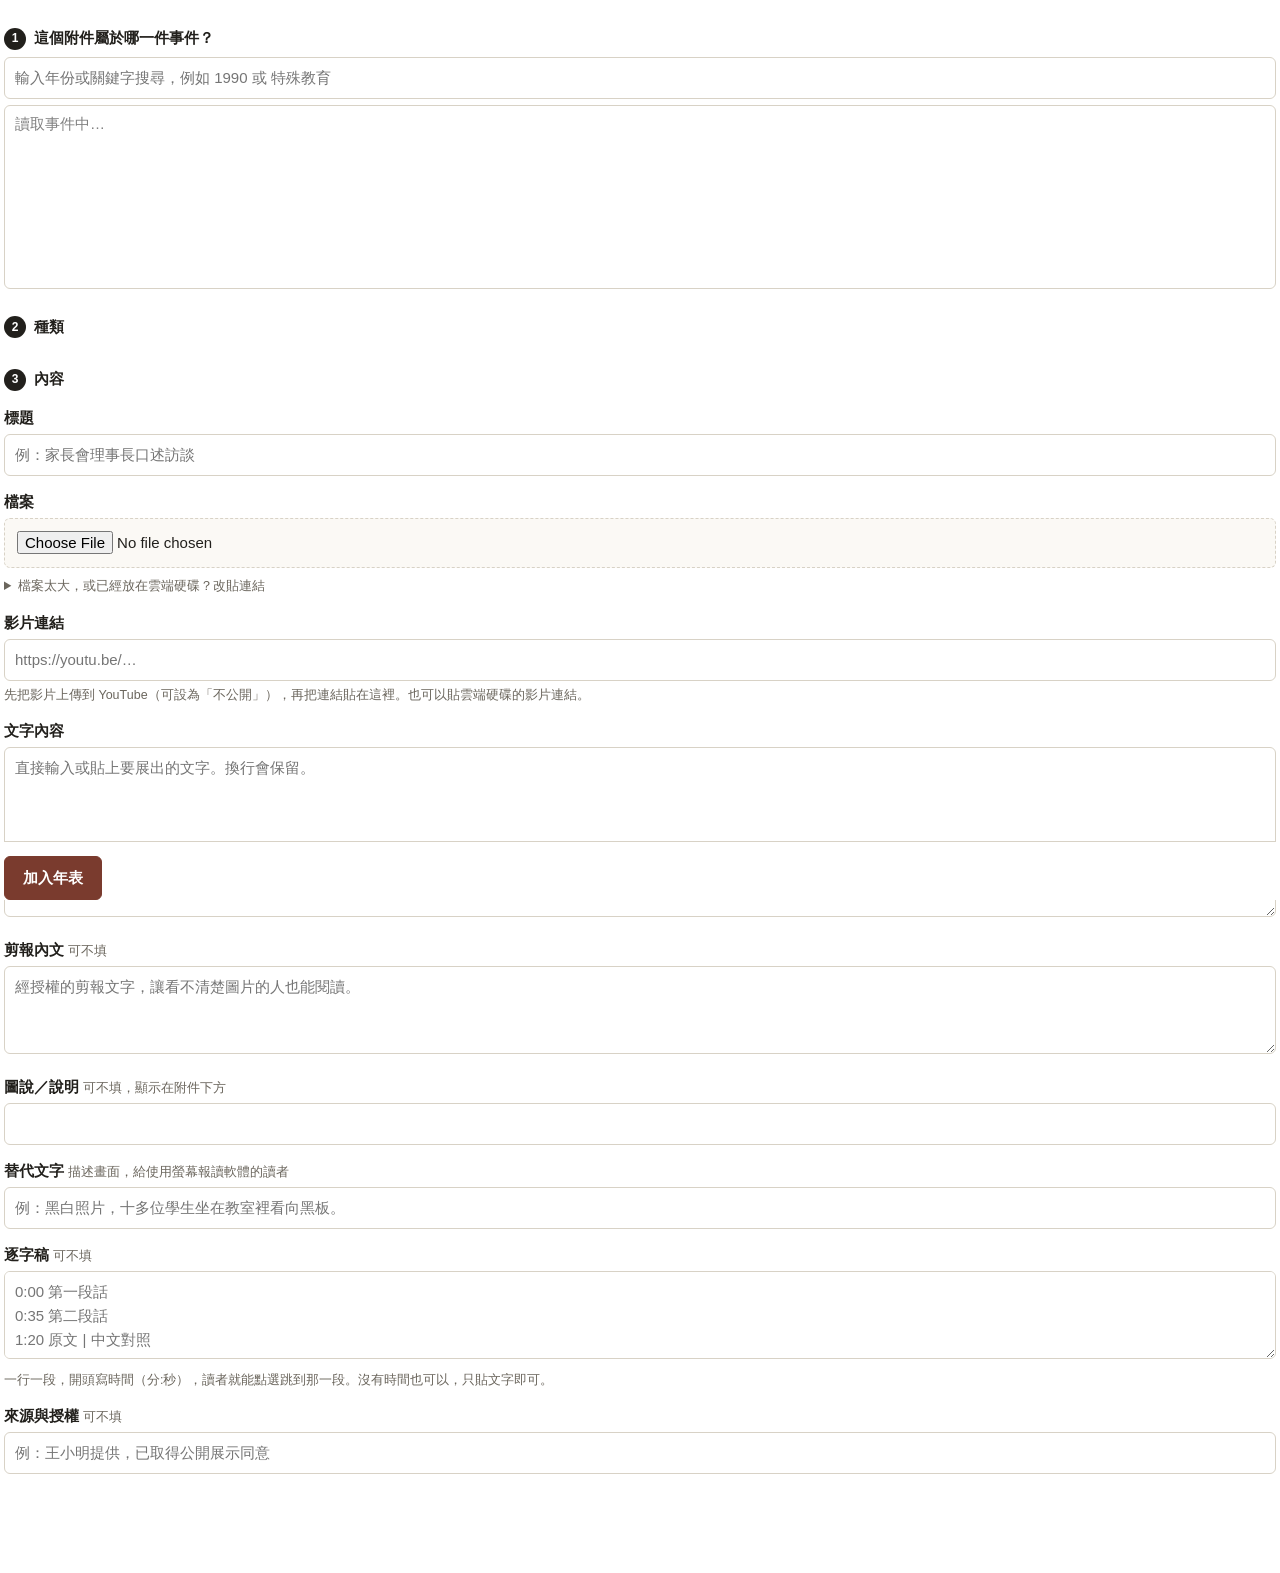
==== sheet/Form.html @ b5a62df8 "Load events and attachments from a Google Sheet with an in-sheet upload form The reader now builds i" ====
<!doctype html>
<html lang="zh-Hant-TW">
<head>
<base target="_top">
<meta charset="utf-8">
<meta name="viewport" content="width=device-width,initial-scale=1">
<style>
  :root{--ink:#22201c;--muted:#6b665d;--line:#d8d2c6;--paper:#fbf9f5;--accent:#7a3b2e;--ok:#2f6b4a;--bad:#a12c2c}
  *{box-sizing:border-box}
  body{margin:0;padding:4px 4px 20px;font:15px/1.6 "Noto Sans TC","PingFang TC","Microsoft JhengHei",sans-serif;color:var(--ink);background:#fff}
  h2{font-size:15px;margin:22px 0 6px;display:flex;gap:8px;align-items:baseline}
  h2 .step{display:inline-grid;place-items:center;width:22px;height:22px;border-radius:50%;background:var(--ink);color:#fff;font-size:12px;flex:none;transform:translateY(-1px)}
  h2 small,label small{font-weight:400;color:var(--muted);font-size:12.5px}
  label{display:block;font-weight:600;margin:14px 0 4px}
  input[type=text],input[type=url],input[type=search],textarea,select{width:100%;font:inherit;color:inherit;padding:8px 10px;border:1px solid var(--line);border-radius:6px;background:#fff}
  input:focus,textarea:focus,select:focus{outline:2px solid var(--accent);outline-offset:1px}
  textarea{min-height:88px;resize:vertical}
  select[size]{padding:4px;margin-top:6px}
  select[size] option{padding:5px 6px;border-radius:4px}
  .kinds{display:grid;grid-template-columns:repeat(5,1fr);gap:6px}
  .kinds label{margin:0;font-weight:500;text-align:center;border:1px solid var(--line);border-radius:6px;padding:8px 2px;cursor:pointer}
  .kinds input{position:absolute;opacity:0}
  .kinds label:has(input:checked){background:var(--ink);color:#fff;border-color:var(--ink)}
  .kinds label:has(input:focus-visible){outline:2px solid var(--accent);outline-offset:1px}
  .hint{font-size:12.5px;color:var(--muted);margin:4px 0 0}
  .file-box{border:1px dashed var(--line);border-radius:6px;padding:12px;background:var(--paper)}
  .file-box input[type=file]{font:inherit;width:100%}
  details{margin-top:8px}
  summary{cursor:pointer;font-size:13px;color:var(--muted)}
  .actions{position:sticky;bottom:0;background:#fff;padding:14px 0 0;margin-top:20px;border-top:1px solid var(--line);display:flex;gap:10px;align-items:center}
  button{font:inherit;padding:9px 18px;border-radius:6px;border:1px solid var(--line);background:#fff;cursor:pointer}
  button.primary{background:var(--accent);border-color:var(--accent);color:#fff;font-weight:600}
  button:disabled{opacity:.55;cursor:default}
  #status{font-size:13.5px;flex:1}
  #status.bad{color:var(--bad)} #status.ok{color:var(--ok)}
  #done{text-align:center;padding:60px 20px}
  #done h3{color:var(--ok);font-size:18px;margin:0 0 8px}
  [hidden]{display:none!important}
</style>
</head>
<body>
<form id="form" novalidate>
  <h2><span class="step">1</span>這個附件屬於哪一件事件？</h2>
  <input type="search" id="eventSearch" placeholder="輸入年份或關鍵字搜尋，例如 1990 或 特殊教育" aria-label="搜尋事件">
  <select id="eventId" size="6" aria-label="事件" required><option disabled>讀取事件中…</option></select>

  <h2><span class="step">2</span>種類</h2>
  <div class="kinds" id="kinds" role="radiogroup" aria-label="種類"></div>

  <h2><span class="step">3</span>內容</h2>
  <label for="title">標題</label>
  <input type="text" id="title" maxlength="120" placeholder="例：家長會理事長口述訪談" required>

  <div data-for="照片 剪報 錄音">
    <label for="file">檔案 <small id="fileHint"></small></label>
    <div class="file-box"><input type="file" id="file"></div>
    <details id="linkInstead"><summary>檔案太大，或已經放在雲端硬碟？改貼連結</summary>
      <input type="url" id="fileLink" placeholder="https://drive.google.com/file/d/…" aria-label="檔案連結">
      <p class="hint">雲端硬碟的檔案請先設成「知道連結的任何人都可以檢視」。</p>
    </details>
  </div>

  <div data-for="影片">
    <label for="videoLink">影片連結</label>
    <input type="url" id="videoLink" placeholder="https://youtu.be/…">
    <p class="hint">先把影片上傳到 YouTube（可設為「不公開」），再把連結貼在這裡。也可以貼雲端硬碟的影片連結。</p>
  </div>

  <div data-for="文字">
    <label for="text">文字內容</label>
    <textarea id="text" style="min-height:170px" placeholder="直接輸入或貼上要展出的文字。換行會保留。"></textarea>
  </div>
  <div data-for="剪報">
    <label for="clipText">剪報內文 <small>可不填</small></label>
    <textarea id="clipText" placeholder="經授權的剪報文字，讓看不清楚圖片的人也能閱讀。"></textarea>
  </div>

  <label for="caption">圖說／說明 <small>可不填，顯示在附件下方</small></label>
  <input type="text" id="caption" maxlength="300">

  <div data-for="照片 剪報">
    <label for="alt">替代文字 <small>描述畫面，給使用螢幕報讀軟體的讀者</small></label>
    <input type="text" id="alt" maxlength="300" placeholder="例：黑白照片，十多位學生坐在教室裡看向黑板。">
  </div>

  <div data-for="錄音 影片">
    <label for="transcript">逐字稿 <small>可不填</small></label>
    <textarea id="transcript" placeholder="0:00 第一段話&#10;0:35 第二段話&#10;1:20 原文 | 中文對照"></textarea>
    <p class="hint">一行一段，開頭寫時間（分:秒），讀者就能點選跳到那一段。沒有時間也可以，只貼文字即可。</p>
  </div>

  <label for="credit">來源與授權 <small>可不填</small></label>
  <input type="text" id="credit" maxlength="200" placeholder="例：王小明提供，已取得公開展示同意">

  <div class="actions">
    <button type="submit" class="primary" id="submit">加入年表</button>
    <span id="status" role="status" aria-live="polite"></span>
  </div>
</form>

<div id="done" hidden>
  <h3>已加入年表</h3>
  <p id="doneText"></p>
  <p class="hint">重新整理年表網站，就會出現在這件事件底下。</p>
  <p style="margin-top:24px"><button type="button" class="primary" id="again">再新增一筆</button> <button type="button" id="close">關閉</button></p>
</div>

<script>
(function () {
  var $ = function (id) { return document.getElementById(id); };
  var events = [], maxBytes = 30 * 1024 * 1024, busy = false;
  var ACCEPT = {'照片': 'image/*', '剪報': 'image/*', '錄音': 'audio/*,.mp3,.m4a,.wav'};
  var FILE_HINT = {'照片': 'JPG 或 PNG', '剪報': 'JPG 或 PNG', '錄音': '建議 MP3，30MB 以內'};

  function status(text, kind) { $('status').textContent = text; $('status').className = kind || ''; }
  function kind() { var c = document.querySelector('input[name=kind]:checked'); return c ? c.value : ''; }

  function showKind() {
    var k = kind();
    document.querySelectorAll('[data-for]').forEach(function (box) { box.hidden = box.dataset.for.split(' ').indexOf(k) < 0; });
    $('file').accept = ACCEPT[k] || '';
    $('fileHint').textContent = FILE_HINT[k] || '';
  }

  function renderEvents() {
    var words = $('eventSearch').value.trim().toLowerCase().split(/\s+/).filter(Boolean), chosen = $('eventId').value;
    var list = events.filter(function (e) { var t = e.label.toLowerCase(); return words.every(function (w) { return t.indexOf(w) >= 0; }); });
    $('eventId').innerHTML = '';
    if (!list.length) { var none = new Option(events.length ? '沒有符合的事件' : '「事件」分頁還沒有資料', ''); none.disabled = true; $('eventId').add(none); return; }
    list.forEach(function (e) { $('eventId').add(new Option(e.label + (e.hidden ? '（目前隱藏）' : ''), e.id, false, e.id === chosen)); });
  }

  function readFile(file) {
    return new Promise(function (resolve, reject) {
      var reader = new FileReader();
      reader.onload = function () { resolve({name: file.name, type: file.type, data: String(reader.result).split(',')[1] || ''}); };
      reader.onerror = function () { reject(new Error('讀取檔案失敗，請再選一次。')); };
      reader.readAsDataURL(file);
    });
  }

  function collect() {
    var k = kind(), file = $('file').files[0];
    var form = {eventId: $('eventId').value, kind: k, title: $('title').value.trim(), caption: $('caption').value.trim(), credit: $('credit').value.trim(),
      alt: '', text: '', transcript: '', link: ''};
    if (!form.eventId) return {error: '請先選擇事件。', focus: 'eventSearch'};
    if (!k) return {error: '請選擇種類。', focus: 'kinds'};
    if (!form.title) return {error: '請填寫標題。', focus: 'title'};
    if (k === '文字') { form.text = $('text').value.trim(); if (!form.text) return {error: '請填寫文字內容。', focus: 'text'}; }
    else if (k === '影片') { form.link = $('videoLink').value.trim(); if (!form.link) return {error: '請貼上影片連結。', focus: 'videoLink'}; }
    else {
      form.link = $('fileLink').value.trim();
      if (!file && !form.link) return {error: '請選擇檔案，或改貼連結。', focus: 'file'};
      if (file && file.size > maxBytes) { $('linkInstead').open = true; return {error: '這個檔案超過 30MB。請先上傳到雲端硬碟，再改貼連結。', focus: 'fileLink'}; }
      if (file) form.link = '';
    }
    if (form.link && !/^https:\/\//i.test(form.link)) return {error: '連結請以 https:// 開頭。', focus: k === '影片' ? 'videoLink' : 'fileLink'};
    if (k === '照片' || k === '剪報') form.alt = $('alt').value.trim();
    if (k === '剪報') form.text = $('clipText').value.trim();
    if (k === '錄音' || k === '影片') form.transcript = $('transcript').value.trim();
    return {form: form, file: k === '文字' || k === '影片' || form.link ? null : file};
  }

  function setBusy(on) { busy = on; $('submit').disabled = on; }

  $('form').addEventListener('submit', function (e) {
    e.preventDefault();
    if (busy) return;
    var got = collect();
    if (got.error) { status(got.error, 'bad'); var target = $(got.focus); if (target && target.focus) target.focus(); return; }
    setBusy(true);
    status(got.file ? '上傳中…大檔案可能需要一兩分鐘，請不要關閉視窗。' : '儲存中…');
    (got.file ? readFile(got.file) : Promise.resolve(null)).then(function (file) {
      if (file) got.form.file = file;
      google.script.run
        .withSuccessHandler(function (result) {
          setBusy(false); status('');
          var label = (events.filter(function (x) { return x.id === got.form.eventId; })[0] || {}).label || got.form.eventId;
          $('doneText').textContent = '「' + got.form.title + '」（' + got.form.kind + '）已加到「' + label + '」，編號 ' + result.id + '，在「附件」分頁第 ' + result.row + ' 列。' +
            (result.shared === false ? ' 注意：檔案無法自動設為公開，請到雲端硬碟把它設成「知道連結的任何人都可以檢視」。' : '');
          $('form').hidden = true; $('done').hidden = false; $('again').focus();
        })
        .withFailureHandler(function (error) { setBusy(false); status('沒有成功：' + (error && error.message ? error.message : error), 'bad'); })
        .addAttachment(got.form);
    }).catch(function (error) { setBusy(false); status(error.message, 'bad'); });
  });

  $('again').addEventListener('click', function () {
    // Keep the chosen event and kind: several attachments usually go to the same event.
    ['title', 'fileLink', 'videoLink', 'text', 'clipText', 'caption', 'alt', 'transcript', 'credit'].forEach(function (id) { $(id).value = ''; });
    $('file').value = ''; $('done').hidden = true; $('form').hidden = false; $('title').focus();
  });
  $('close').addEventListener('click', function () { google.script.host.close(); });
  $('eventSearch').addEventListener('input', renderEvents);
  $('form').addEventListener('change', function () { if (!busy && $('status').className === 'bad') status(''); });

  google.script.run
    .withSuccessHandler(function (data) {
      events = data.events; maxBytes = data.maxBytes || maxBytes;
      $('kinds').innerHTML = data.kinds.map(function (k) { return '<label><input type="radio" name="kind" value="' + k + '">' + k + '</label>'; }).join('');
      $('kinds').addEventListener('change', showKind);
      renderEvents(); showKind();
    })
    .withFailureHandler(function (error) { status('讀取事件失敗：' + (error && error.message ? error.message : error), 'bad'); })
    .getFormData();
  showKind();
})();
</script>
</body>
</html>
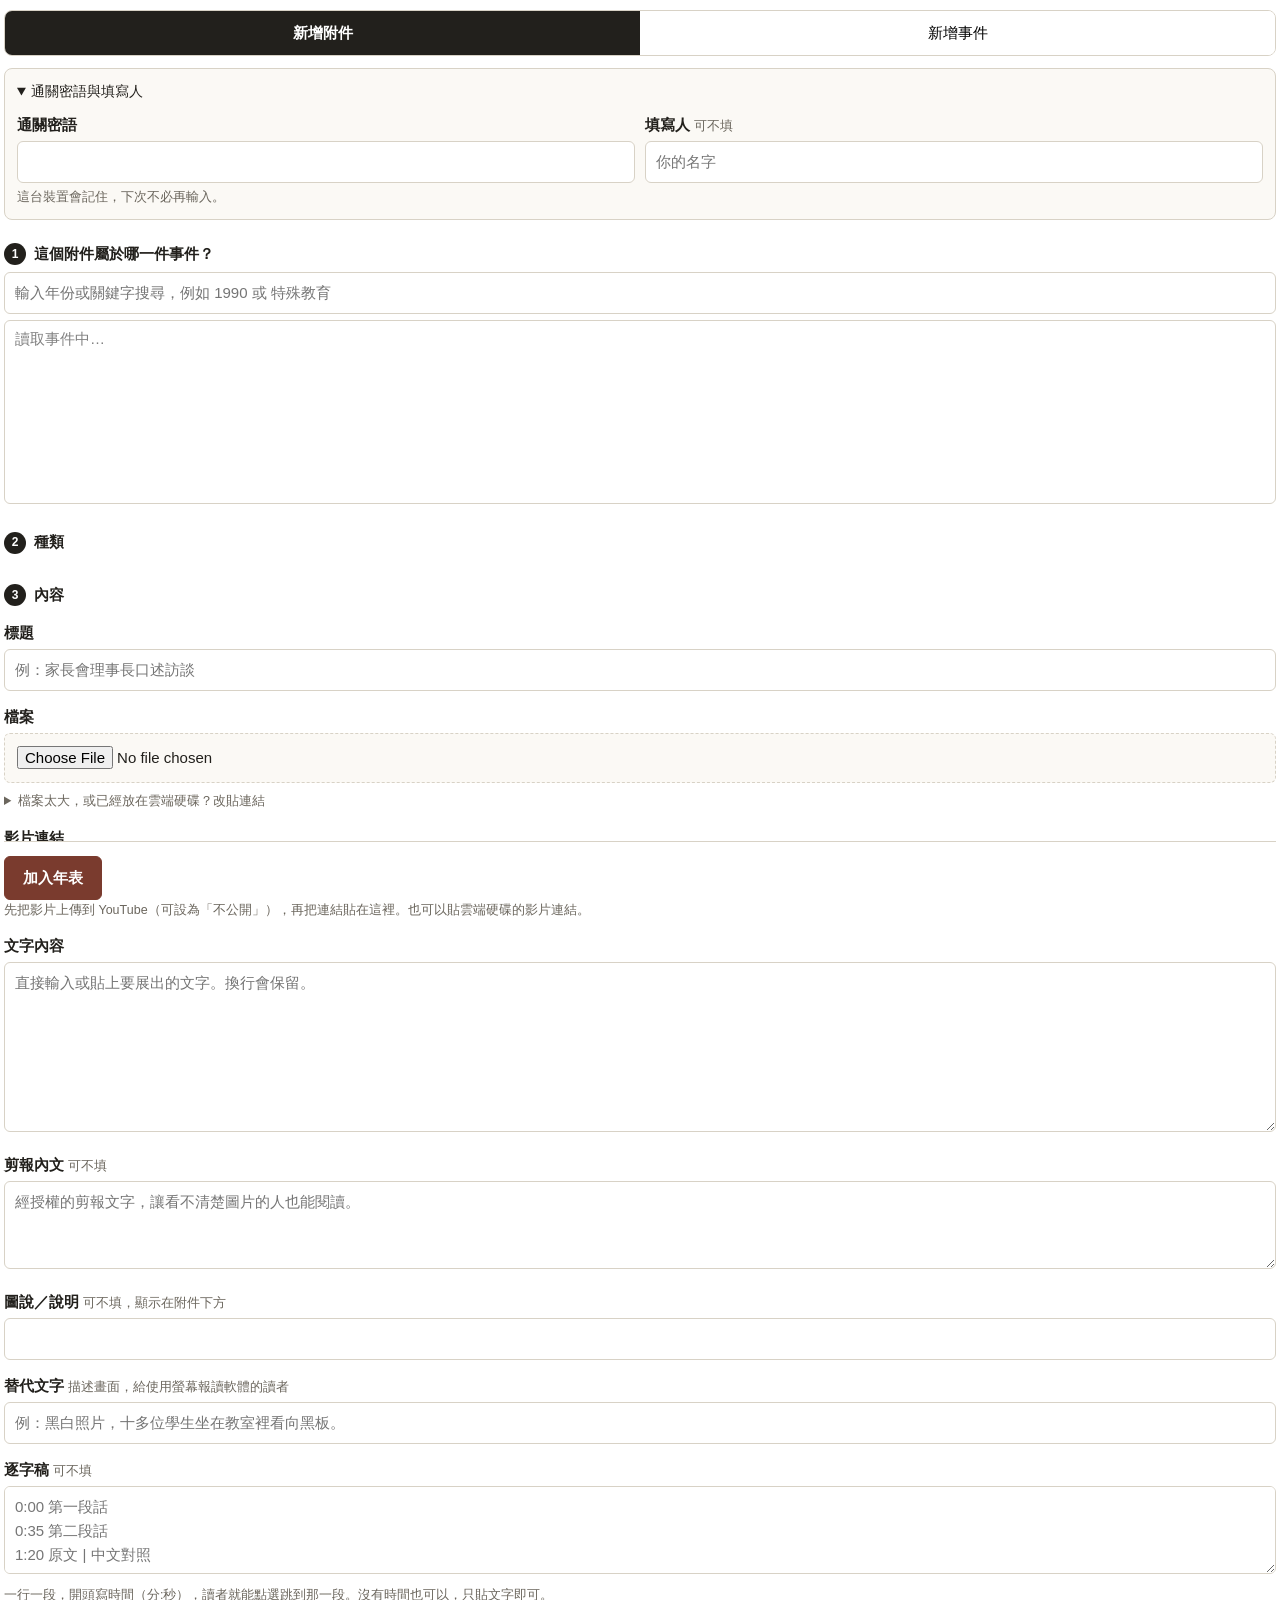
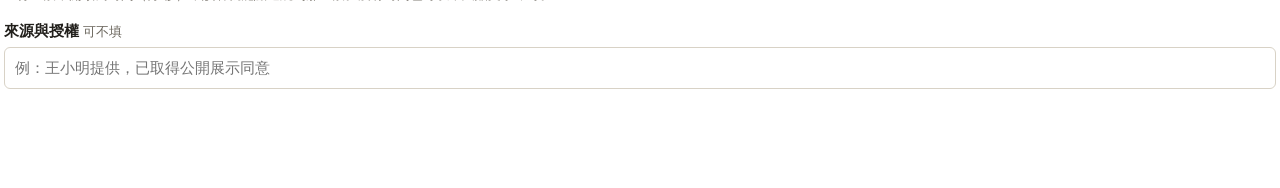
==== commit 04a6e620: "Serve the form as a passcode-protected web app and connect the live sheet Uploads now run as the she" ====
--- a/sheet/Form.html
+++ b/sheet/Form.html
@@ -12,14 +12,15 @@
   h2 .step{display:inline-grid;place-items:center;width:22px;height:22px;border-radius:50%;background:var(--ink);color:#fff;font-size:12px;flex:none;transform:translateY(-1px)}
   h2 small,label small{font-weight:400;color:var(--muted);font-size:12.5px}
   label{display:block;font-weight:600;margin:14px 0 4px}
-  input[type=text],input[type=url],input[type=search],textarea,select{width:100%;font:inherit;color:inherit;padding:8px 10px;border:1px solid var(--line);border-radius:6px;background:#fff}
+  input[type=text],input[type=password],input[type=url],input[type=search],textarea,select{width:100%;font:inherit;color:inherit;padding:8px 10px;border:1px solid var(--line);border-radius:6px;background:#fff}
   input:focus,textarea:focus,select:focus{outline:2px solid var(--accent);outline-offset:1px}
   textarea{min-height:88px;resize:vertical}
   select[size]{padding:4px;margin-top:6px}
   select[size] option{padding:5px 6px;border-radius:4px}
   .kinds{display:grid;grid-template-columns:repeat(5,1fr);gap:6px}
   .kinds label{margin:0;font-weight:500;text-align:center;border:1px solid var(--line);border-radius:6px;padding:8px 2px;cursor:pointer}
-  .kinds input{position:absolute;opacity:0}
+  .kinds label{position:relative}
+  .kinds input{position:absolute;inset:0;width:100%;height:100%;margin:0;opacity:0;cursor:pointer}
   .kinds label:has(input:checked){background:var(--ink);color:#fff;border-color:var(--ink)}
   .kinds label:has(input:focus-visible){outline:2px solid var(--accent);outline-offset:1px}
   .hint{font-size:12.5px;color:var(--muted);margin:4px 0 0}
@@ -31,14 +32,63 @@
   button{font:inherit;padding:9px 18px;border-radius:6px;border:1px solid var(--line);background:#fff;cursor:pointer}
   button.primary{background:var(--accent);border-color:var(--accent);color:#fff;font-weight:600}
   button:disabled{opacity:.55;cursor:default}
-  #status{font-size:13.5px;flex:1}
-  #status.bad{color:var(--bad)} #status.ok{color:var(--ok)}
+  #status,#evStatus{font-size:13.5px;flex:1}
+  #status.bad,#evStatus.bad{color:var(--bad)}
   #done{text-align:center;padding:60px 20px}
   #done h3{color:var(--ok);font-size:18px;margin:0 0 8px}
+  .modes{display:grid;grid-template-columns:1fr 1fr;border:1px solid var(--line);border-radius:8px;overflow:hidden;margin:6px 0 4px}
+  .modes button{border:0;border-radius:0;padding:10px;background:#fff}
+  .modes button[aria-pressed=true]{background:var(--ink);color:#fff;font-weight:600}
+  .who{background:var(--paper);border:1px solid var(--line);border-radius:8px;padding:2px 12px 12px;margin-top:12px}
+  .who summary{padding:10px 0 0;font-size:13.5px;color:var(--ink)}
+  .who .pair{display:grid;grid-template-columns:1fr 1fr;gap:10px}
+  .who label{margin-top:10px}
+  body.web{max-width:620px;margin:0 auto;padding:16px 16px 28px}
+  body.web h1{font-size:19px;margin:4px 0 2px}
+  h1{display:none} body.web h1{display:block}
+  @media (max-width:420px){.who .pair{grid-template-columns:1fr}.kinds{grid-template-columns:repeat(3,1fr)}}
   [hidden]{display:none!important}
 </style>
 </head>
 <body>
+<h1>年表：新增內容</h1>
+<div class="modes" role="group" aria-label="要新增什麼">
+  <button type="button" data-mode="media" aria-pressed="true">新增附件</button>
+  <button type="button" data-mode="event" aria-pressed="false">新增事件</button>
+</div>
+<details class="who" id="who" open>
+  <summary id="whoSummary">通關密語與填寫人</summary>
+  <div class="pair">
+    <div><label for="passcode">通關密語</label><input type="password" id="passcode" autocomplete="off"></div>
+    <div><label for="author">填寫人 <small>可不填</small></label><input type="text" id="author" maxlength="40" placeholder="你的名字"></div>
+  </div>
+  <p class="hint">這台裝置會記住，下次不必再輸入。</p>
+</details>
+
+<form id="eventForm" novalidate hidden>
+  <h2><span class="step">1</span>事件的類型與日期</h2>
+  <label for="evTrack">類型</label>
+  <select id="evTrack"></select>
+  <label for="evDate">日期</label>
+  <input type="text" id="evDate" inputmode="numeric" placeholder="1984-12-17、1984-12 或 1984">
+  <p class="hint">只知道年份就只寫年份。</p>
+
+  <h2><span class="step">2</span>內容</h2>
+  <label for="evTitle">標題</label>
+  <input type="text" id="evTitle" maxlength="80" placeholder="例：特殊教育法公布">
+  <label for="evSummary">完整說明</label>
+  <textarea id="evSummary" style="min-height:120px" placeholder="這件事的經過與意義。"></textarea>
+  <label for="evEasy">易讀介紹 <small>可不填；短句、常用詞，一行一句</small></label>
+  <textarea id="evEasy" placeholder="1984 年，政府公布一部新的法律。&#10;這部法律保障孩子上學的權利。"></textarea>
+  <label for="evSource">資料來源 <small>可不填</small></label>
+  <input type="text" id="evSource" maxlength="200" placeholder="例：教育部公報，1984-12-17">
+
+  <div class="actions">
+    <button type="submit" class="primary" id="evSubmit">加入年表</button>
+    <span id="evStatus" role="status" aria-live="polite"></span>
+  </div>
+</form>
+
 <form id="form" novalidate>
   <h2><span class="step">1</span>這個附件屬於哪一件事件？</h2>
   <input type="search" id="eventSearch" placeholder="輸入年份或關鍵字搜尋，例如 1990 或 特殊教育" aria-label="搜尋事件">
@@ -102,18 +152,32 @@
   <h3>已加入年表</h3>
   <p id="doneText"></p>
   <p class="hint">重新整理年表網站，就會出現在這件事件底下。</p>
-  <p style="margin-top:24px"><button type="button" class="primary" id="again">再新增一筆</button> <button type="button" id="close">關閉</button></p>
+  <p style="margin-top:24px"><button type="button" class="primary" id="again">再新增一筆</button> <button type="button" id="attachNew" hidden>為這件事件加附件</button> <button type="button" id="close">關閉</button></p>
 </div>
 
 <script>
 (function () {
   var $ = function (id) { return document.getElementById(id); };
-  var events = [], maxBytes = 30 * 1024 * 1024, busy = false;
+  var events = [], maxBytes = 30 * 1024 * 1024, busy = false, mode = 'media', lastEvent = '';
+  var inSheet = !document.body.classList.contains('web');   // doGet() adds the class for the shareable web form
   var ACCEPT = {'照片': 'image/*', '剪報': 'image/*', '錄音': 'audio/*,.mp3,.m4a,.wav'};
   var FILE_HINT = {'照片': 'JPG 或 PNG', '剪報': 'JPG 或 PNG', '錄音': '建議 MP3，30MB 以內'};
-
-  function status(text, kind) { $('status').textContent = text; $('status').className = kind || ''; }
+  var store = {
+    get: function (k) { try { return localStorage.getItem('timeline-form.' + k) || ''; } catch (e) { return ''; } },
+    set: function (k, v) { try { localStorage.setItem('timeline-form.' + k, v); } catch (e) {} }
+  };
+
+  function statusBox() { return $(mode === 'event' ? 'evStatus' : 'status'); }
+  function status(text, kind) { var box = statusBox(); box.textContent = text; box.className = kind || ''; }
   function kind() { var c = document.querySelector('input[name=kind]:checked'); return c ? c.value : ''; }
+  function setBusy(on) { busy = on; $('submit').disabled = on; $('evSubmit').disabled = on; }
+  function message(error) { return String(error && error.message ? error.message : error).replace(/^Error:\s*/, ''); }
+
+  function setMode(next) {
+    mode = next;
+    document.querySelectorAll('[data-mode]').forEach(function (b) { b.setAttribute('aria-pressed', String(b.dataset.mode === mode)); });
+    $('form').hidden = mode !== 'media'; $('eventForm').hidden = mode !== 'event'; $('done').hidden = true;
+  }
 
   function showKind() {
     var k = kind();
@@ -123,7 +187,7 @@
   }
 
   function renderEvents() {
-    var words = $('eventSearch').value.trim().toLowerCase().split(/\s+/).filter(Boolean), chosen = $('eventId').value;
+    var words = $('eventSearch').value.trim().toLowerCase().split(/\s+/).filter(Boolean), chosen = $('eventId').value || lastEvent;
     var list = events.filter(function (e) { var t = e.label.toLowerCase(); return words.every(function (w) { return t.indexOf(w) >= 0; }); });
     $('eventId').innerHTML = '';
     if (!list.length) { var none = new Option(events.length ? '沒有符合的事件' : '「事件」分頁還沒有資料', ''); none.disabled = true; $('eventId').add(none); return; }
@@ -139,10 +203,24 @@
     });
   }
 
+  // Passcode and author are shared by both forms and remembered on this device.
+  function identity() {
+    var passcode = $('passcode').value.trim();
+    if (!passcode) { $('who').open = true; return {error: '請先輸入通關密語。', focus: 'passcode'}; }
+    return {passcode: passcode, author: $('author').value.trim()};
+  }
+  function remember() { store.set('passcode', $('passcode').value.trim()); store.set('author', $('author').value.trim()); $('who').open = false; }
+  function failed(error) {
+    setBusy(false); var text = message(error); status('沒有成功：' + text, 'bad');
+    if (/密語/.test(text)) { $('who').open = true; $('passcode').focus(); $('passcode').select(); }
+  }
+
   function collect() {
-    var k = kind(), file = $('file').files[0];
+    var k = kind(), file = $('file').files[0], who = identity();
     var form = {eventId: $('eventId').value, kind: k, title: $('title').value.trim(), caption: $('caption').value.trim(), credit: $('credit').value.trim(),
       alt: '', text: '', transcript: '', link: ''};
+    if (who.error) return who;
+    form.passcode = who.passcode; form.author = who.author;
     if (!form.eventId) return {error: '請先選擇事件。', focus: 'eventSearch'};
     if (!k) return {error: '請選擇種類。', focus: 'kinds'};
     if (!form.title) return {error: '請填寫標題。', focus: 'title'};
@@ -161,7 +239,11 @@
     return {form: form, file: k === '文字' || k === '影片' || form.link ? null : file};
   }
 
-  function setBusy(on) { busy = on; $('submit').disabled = on; }
+  function finish(text, forEvent) {
+    setBusy(false); status(''); remember();
+    $('doneText').textContent = text; $('attachNew').hidden = !forEvent;
+    $('form').hidden = true; $('eventForm').hidden = true; $('done').hidden = false; $('again').focus();
+  }
 
   $('form').addEventListener('submit', function (e) {
     e.preventDefault();
@@ -174,34 +256,67 @@
       if (file) got.form.file = file;
       google.script.run
         .withSuccessHandler(function (result) {
-          setBusy(false); status('');
           var label = (events.filter(function (x) { return x.id === got.form.eventId; })[0] || {}).label || got.form.eventId;
-          $('doneText').textContent = '「' + got.form.title + '」（' + got.form.kind + '）已加到「' + label + '」，編號 ' + result.id + '，在「附件」分頁第 ' + result.row + ' 列。' +
-            (result.shared === false ? ' 注意：檔案無法自動設為公開，請到雲端硬碟把它設成「知道連結的任何人都可以檢視」。' : '');
-          $('form').hidden = true; $('done').hidden = false; $('again').focus();
+          lastEvent = got.form.eventId;
+          finish('「' + got.form.title + '」（' + got.form.kind + '）已加到「' + label + '」，編號 ' + result.id + '，在「附件」分頁第 ' + result.row + ' 列。' +
+            (result.shared === false ? ' 注意：檔案無法自動設為公開，請試算表擁有者到雲端硬碟把它設成「知道連結的任何人都可以檢視」。' : ''), false);
         })
-        .withFailureHandler(function (error) { setBusy(false); status('沒有成功：' + (error && error.message ? error.message : error), 'bad'); })
+        .withFailureHandler(failed)
         .addAttachment(got.form);
-    }).catch(function (error) { setBusy(false); status(error.message, 'bad'); });
+    }).catch(failed);
   });
 
+  $('eventForm').addEventListener('submit', function (e) {
+    e.preventDefault();
+    if (busy) return;
+    var who = identity(), date = $('evDate').value.trim(), error = who.error ? who : null;
+    var form = {track: $('evTrack').value, date: date, title: $('evTitle').value.trim(), summary: $('evSummary').value.trim(), easy: $('evEasy').value.trim(), source: $('evSource').value.trim()};
+    if (!error && !/^\d{4}([-\/.]\d{1,2}){0,2}$/.test(date)) error = {error: '日期請寫成 1984-12-17、1984-12 或 1984。', focus: 'evDate'};
+    if (!error && !form.title) error = {error: '請填寫標題。', focus: 'evTitle'};
+    if (error) { status(error.error, 'bad'); $(error.focus).focus(); return; }
+    form.passcode = who.passcode; form.author = who.author;
+    setBusy(true); status('儲存中…');
+    google.script.run
+      .withSuccessHandler(function (result) {
+        events.push({id: result.id, label: result.label, hidden: false});
+        events.sort(function (a, b) { return a.label.localeCompare(b.label); });
+        lastEvent = result.id;
+        finish('事件「' + form.title + '」已加入，編號 ' + result.id + '，在「事件」分頁第 ' + result.row + ' 列。', true);
+      })
+      .withFailureHandler(failed)
+      .addEvent(form);
+  });
+
+  function clearFields(ids) { ids.forEach(function (id) { $(id).value = ''; }); }
   $('again').addEventListener('click', function () {
     // Keep the chosen event and kind: several attachments usually go to the same event.
-    ['title', 'fileLink', 'videoLink', 'text', 'clipText', 'caption', 'alt', 'transcript', 'credit'].forEach(function (id) { $(id).value = ''; });
-    $('file').value = ''; $('done').hidden = true; $('form').hidden = false; $('title').focus();
+    if (mode === 'event') { clearFields(['evDate', 'evTitle', 'evSummary', 'evEasy', 'evSource']); setMode('event'); $('evDate').focus(); return; }
+    clearFields(['title', 'fileLink', 'videoLink', 'text', 'clipText', 'caption', 'alt', 'transcript', 'credit']);
+    $('file').value = ''; setMode('media'); $('title').focus();
   });
-  $('close').addEventListener('click', function () { google.script.host.close(); });
+  $('attachNew').addEventListener('click', function () {
+    clearFields(['evDate', 'evTitle', 'evSummary', 'evEasy', 'evSource', 'eventSearch']);
+    setMode('media'); renderEvents(); $('eventId').value = lastEvent; $('title').focus();
+  });
+  $('close').hidden = !inSheet;
+  $('close').addEventListener('click', function () { if (inSheet) google.script.host.close(); });
   $('eventSearch').addEventListener('input', renderEvents);
-  $('form').addEventListener('change', function () { if (!busy && $('status').className === 'bad') status(''); });
+  document.querySelectorAll('[data-mode]').forEach(function (b) { b.addEventListener('click', function () { if (!busy) setMode(b.dataset.mode); }); });
+  document.addEventListener('change', function () { if (!busy && statusBox().className === 'bad') status(''); });
+
+  $('passcode').value = store.get('passcode'); $('author').value = store.get('author');
+  $('who').open = !$('passcode').value;
 
   google.script.run
     .withSuccessHandler(function (data) {
       events = data.events; maxBytes = data.maxBytes || maxBytes;
       $('kinds').innerHTML = data.kinds.map(function (k) { return '<label><input type="radio" name="kind" value="' + k + '">' + k + '</label>'; }).join('');
       $('kinds').addEventListener('change', showKind);
+      data.tracks.forEach(function (t) { $('evTrack').add(new Option(t, t)); });
       renderEvents(); showKind();
+      if (!data.ready) status('這份表單還沒有設定通關密語，暫時無法送出。請試算表擁有者用選單「年表 → 設定表單密語」。', 'bad');
     })
-    .withFailureHandler(function (error) { status('讀取事件失敗：' + (error && error.message ? error.message : error), 'bad'); })
+    .withFailureHandler(function (error) { status('讀取事件失敗：' + message(error), 'bad'); })
     .getFormData();
   showKind();
 })();
